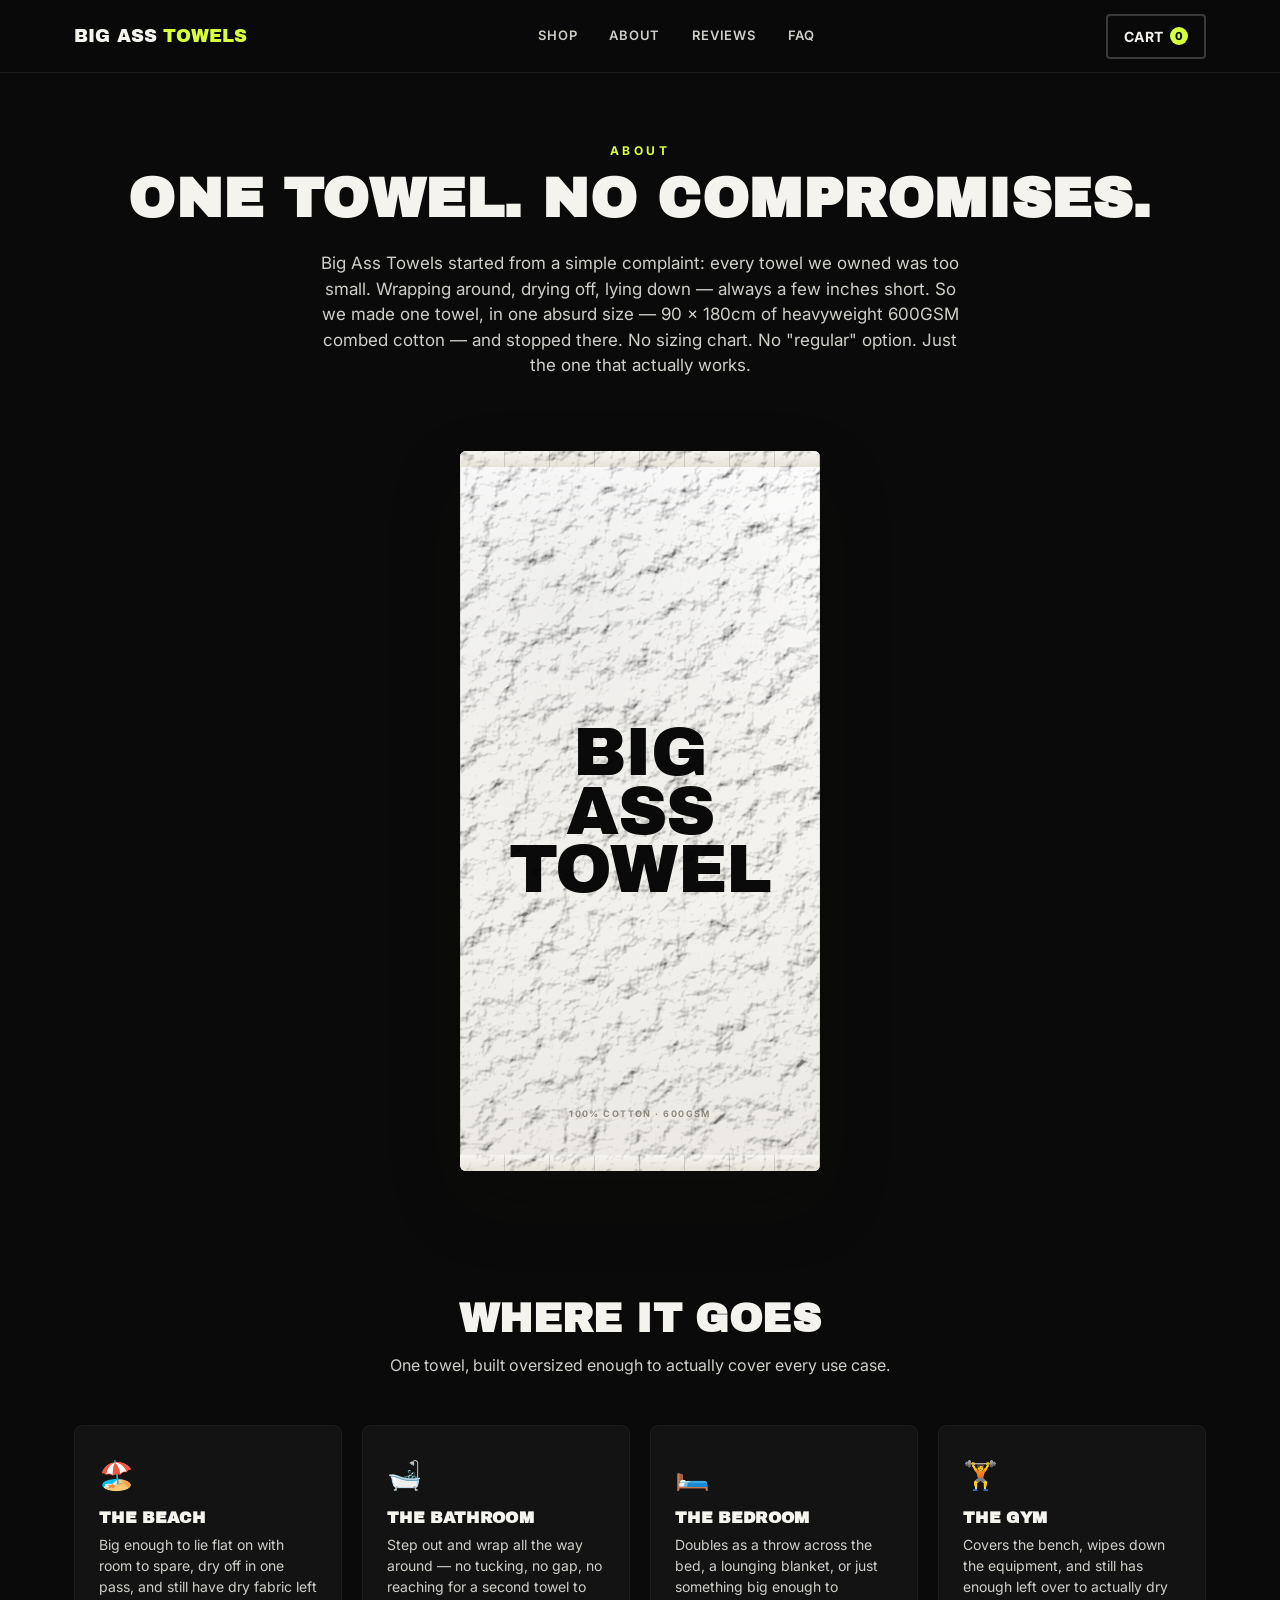
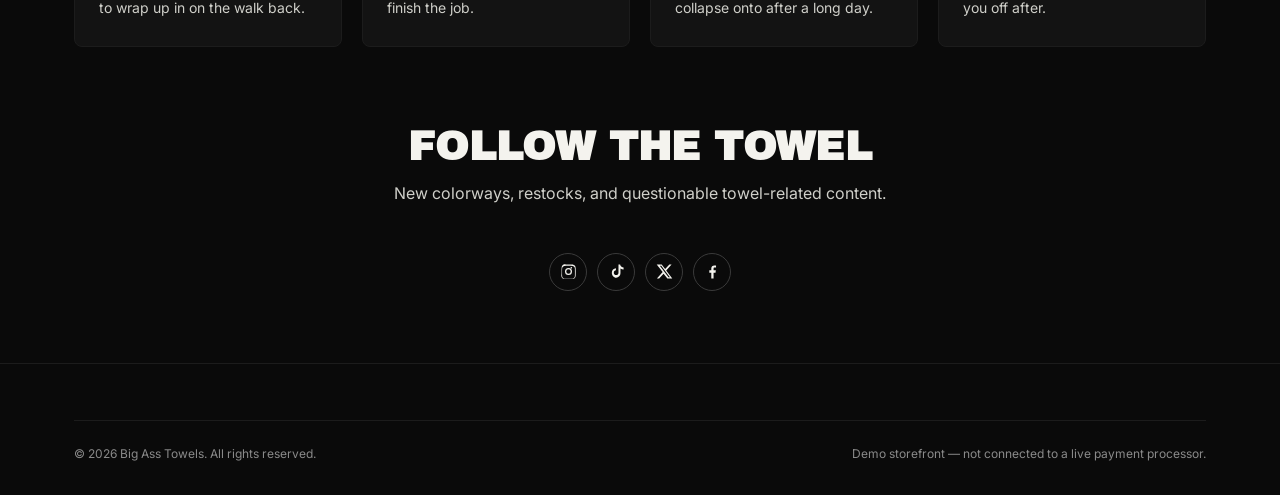
==== about.html @ ec3dc714 "Redesign towel graphic with edge-to-edge text and real fabric texture, flip colorway/theme mapping, " ====
<!doctype html>
<html lang="en">
<head>
<meta charset="UTF-8" />
<script>
  (function () {
    try {
      var t = localStorage.getItem('bat_theme') === 'light' ? 'light' : 'dark';
      document.documentElement.setAttribute('data-theme', t);
      document.documentElement.setAttribute('data-towel', t === 'light' ? 'black' : 'white');
    } catch (e) {}
  })();
</script>
<meta name="viewport" content="width=device-width, initial-scale=1" />
<title>About | Big Ass Towels</title>
<meta name="description" content="The story behind the Big Ass Towel — one absurdly oversized 90 x 180cm towel for the beach, bathroom, and bedroom." />
<link rel="icon" href="assets/favicon.svg" type="image/svg+xml" />
<link rel="stylesheet" href="css/styles.css" />
</head>
<body>

<header class="site-header">
  <div class="wrap">
    <a href="index.html" class="brand-mark">BIG ASS <span>TOWELS</span></a>
    <nav class="main-nav">
      <a href="product.html">Shop</a>
      <a href="about.html">About</a>
      <a href="index.html#reviews">Reviews</a>
      <a href="index.html#faq">FAQ</a>
    </nav>
    <a href="cart.html" class="cart-link btn btn-outline" style="padding:10px 16px;">
      Cart <span class="cart-count" data-cart-count>0</span>
    </a>
  </div>
</header>

<section class="about-hero">
  <div class="wrap">
    <span class="eyebrow">About</span>
    <h1>One towel. No compromises.</h1>
    <p class="about-lede">
      Big Ass Towels started from a simple complaint: every towel we owned was too small.
      Wrapping around, drying off, lying down — always a few inches short. So we made one
      towel, in one absurd size — 90 × 180cm of heavyweight 600GSM combed cotton — and
      stopped there. No sizing chart. No "regular" option. Just the one that actually works.
    </p>
  </div>
</section>

<div class="towel-stage">
  <div class="towel">
    <div class="towel__fringe"><span></span><span></span><span></span><span></span><span></span><span></span><span></span><span></span></div>
    <div class="towel__body">
      <div class="towel__logo">BIG<br />ASS<br />TOWEL</div>
      <span class="towel__tag">100% Cotton · 600GSM</span>
    </div>
    <div class="towel__fringe"><span></span><span></span><span></span><span></span><span></span><span></span><span></span><span></span></div>
  </div>
</div>

<section class="section">
  <div class="wrap">
    <div class="section-head">
      <h2>Where it goes</h2>
      <p>One towel, built oversized enough to actually cover every use case.</p>
    </div>
    <div class="usecases">
      <div class="usecase-card">
        <span class="emoji">🏖️</span>
        <h3>The beach</h3>
        <p>Big enough to lie flat on with room to spare, dry off in one pass, and still have dry fabric left to wrap up in on the walk back.</p>
      </div>
      <div class="usecase-card">
        <span class="emoji">🛁</span>
        <h3>The bathroom</h3>
        <p>Step out and wrap all the way around — no tucking, no gap, no reaching for a second towel to finish the job.</p>
      </div>
      <div class="usecase-card">
        <span class="emoji">🛏️</span>
        <h3>The bedroom</h3>
        <p>Doubles as a throw across the bed, a lounging blanket, or just something big enough to collapse onto after a long day.</p>
      </div>
      <div class="usecase-card">
        <span class="emoji">🏋️</span>
        <h3>The gym</h3>
        <p>Covers the bench, wipes down the equipment, and still has enough left over to actually dry you off after.</p>
      </div>
    </div>
  </div>
</section>

<section class="section about-social">
  <div class="wrap">
    <div class="section-head">
      <h2>Follow the towel</h2>
      <p>New colorways, restocks, and questionable towel-related content.</p>
    </div>
    <div class="social-row">
      <a class="social-icon" href="#" aria-label="Instagram"><svg viewBox="0 0 24 24"><path d="M12 2.2c3.2 0 3.6 0 4.85.07 1.17.05 1.97.24 2.43.4.61.24 1.05.52 1.5.97.45.45.73.89.97 1.5.16.46.35 1.26.4 2.43.06 1.25.07 1.65.07 4.85s-.01 3.6-.07 4.85c-.05 1.17-.24 1.97-.4 2.43a4.1 4.1 0 0 1-.97 1.5 4.1 4.1 0 0 1-1.5.97c-.46.16-1.26.35-2.43.4-1.25.06-1.65.07-4.85.07s-3.6-.01-4.85-.07c-1.17-.05-1.97-.24-2.43-.4a4.1 4.1 0 0 1-1.5-.97 4.1 4.1 0 0 1-.97-1.5c-.16-.46-.35-1.26-.4-2.43C2.21 15.6 2.2 15.2 2.2 12s.01-3.6.07-4.85c.05-1.17.24-1.97.4-2.43.24-.61.52-1.05.97-1.5.45-.45.89-.73 1.5-.97.46-.16 1.26-.35 2.43-.4C8.4 2.21 8.8 2.2 12 2.2zm0 1.8c-3.14 0-3.5.01-4.74.07-1.02.05-1.57.21-1.94.35-.49.19-.84.42-1.2.79-.37.36-.6.71-.79 1.2-.14.37-.3.92-.35 1.94-.06 1.24-.07 1.6-.07 4.74s.01 3.5.07 4.74c.05 1.02.21 1.57.35 1.94.19.49.42.84.79 1.2.36.37.71.6 1.2.79.37.14.92.3 1.94.35 1.24.06 1.6.07 4.74.07s3.5-.01 4.74-.07c1.02-.05 1.57-.21 1.94-.35.49-.19.84-.42 1.2-.79.37-.36.6-.71.79-1.2.14-.37.3-.92.35-1.94.06-1.24.07-1.6.07-4.74s-.01-3.5-.07-4.74c-.05-1.02-.21-1.57-.35-1.94a3.2 3.2 0 0 0-.79-1.2 3.2 3.2 0 0 0-1.2-.79c-.37-.14-.92-.3-1.94-.35C15.5 4.01 15.14 4 12 4zm0 3.05a4.95 4.95 0 1 1 0 9.9 4.95 4.95 0 0 1 0-9.9zm0 1.8a3.15 3.15 0 1 0 0 6.3 3.15 3.15 0 0 0 0-6.3zm5.15-1.99a1.16 1.16 0 1 1-2.32 0 1.16 1.16 0 0 1 2.32 0z"/></svg></a>
      <a class="social-icon" href="#" aria-label="TikTok"><svg viewBox="0 0 24 24"><path d="M14.5 2h2.6c.16 1.4.86 2.6 2 3.4.8.6 1.8 1 2.9 1.1v2.7c-1.6-.02-3.1-.5-4.4-1.4v6.8c0 3.4-2.7 6.1-6.1 6.1S5.4 17 5.4 13.6c0-3.3 2.6-5.9 5.8-6.1v2.8c-1.7.2-3 1.6-3 3.3 0 1.8 1.5 3.3 3.3 3.3s3.3-1.5 3.3-3.3V2z"/></svg></a>
      <a class="social-icon" href="#" aria-label="X (Twitter)"><svg viewBox="0 0 24 24"><path d="M18.9 2H22l-7.6 8.7L23 22h-6.9l-5.4-6.9L4.4 22H1.3l8.1-9.3L1 2h7l4.9 6.3L18.9 2zm-1.2 18h1.9L7.4 4H5.4l12.3 16z"/></svg></a>
      <a class="social-icon" href="#" aria-label="Facebook"><svg viewBox="0 0 24 24"><path d="M13.5 22v-8.4h2.8l.4-3.3h-3.2V8.1c0-.95.27-1.6 1.63-1.6H17V3.5C16.7 3.46 15.7 3.4 14.5 3.4c-2.5 0-4.2 1.5-4.2 4.4v2.5H7.5v3.3h2.8V22h3.2z"/></svg></a>
    </div>
  </div>
</section>

<footer class="site-footer">
  <div class="wrap">
    <div class="footer-bottom">
      <span>&copy; 2026 Big Ass Towels. All rights reserved.</span>
      <span>Demo storefront — not connected to a live payment processor.</span>
    </div>
  </div>
</footer>

<script src="js/cart.js"></script>
<script src="js/theme.js"></script>
<script src="js/main.js"></script>
</body>
</html>
---- css/styles.css ----
/* ==========================================================================
   Big Ass Towels — core stylesheet
   Theming: everything reads from CSS variables below.

   - [data-theme="light"] on <html> swaps the PAGE palette (background/text).
   - [data-towel="white"] on <html> swaps the TOWEL GRAPHIC colorway. These
     are deliberately independent: light mode surfaces the black towel
     (contrast against a light page) and dark mode surfaces the white towel
     (contrast against a dark page) — see js/theme.js.
   ========================================================================== */

@import url('https://fonts.googleapis.com/css2?family=Archivo+Black&family=Inter:wght@400;500;600;700;800&display=swap');

:root {
  --bg: #0a0a0a;
  --bg-soft: #131313;
  --surface-border: #1c1c1c;
  --border: #3a3a3a;
  --text: #f4f3ee;
  --text-muted: #8a8a8a;
  --text-body: #cfcfc9;
  --accent: #d7ff3e;
  --accent-hover: #a8cc2f;
  --accent-contrast: #0a0a0a;
  --danger: #ff5c4d;

  /* towel graphic — keyed off [data-towel], not [data-theme], so cart
     thumbnails can always render the correct colorway for their line item */
  --towel-fabric-1: #171717;
  --towel-fabric-2: #060606;
  --towel-sheen: rgba(255, 255, 255, 0.06);
  --towel-ring: rgba(255, 255, 255, 0.05);
  --towel-fringe-1: #1e1e1e;
  --towel-fringe-2: #0a0a0a;
  --towel-seam: rgba(0, 0, 0, 0.5);
  --towel-text: #f4f3ee;
  --towel-label: #b8b8ae;
  --towel-shadow: rgba(0, 0, 0, 0.65);
  --towel-tex-blend: soft-light;
  --towel-tex-opacity: 0.9;

  --radius: 4px;
  --maxw: 1180px;
  --font-display: 'Archivo Black', 'Arial Black', Impact, sans-serif;
  --font-body: 'Inter', -apple-system, BlinkMacSystemFont, 'Segoe UI', sans-serif;
}

:root[data-theme="light"] {
  --bg: #f5f4ef;
  --bg-soft: #ffffff;
  --surface-border: #e4e1d6;
  --border: #d2cfc2;
  --text: #0a0a0a;
  --text-muted: #706c5e;
  --text-body: #45433a;
  --accent-hover: #c3ec2c;
}

:root[data-towel="white"] {
  --towel-fabric-1: #ffffff;
  --towel-fabric-2: #ebe9e2;
  --towel-sheen: rgba(0, 0, 0, 0.05);
  --towel-ring: rgba(0, 0, 0, 0.08);
  --towel-fringe-1: #f6f5f0;
  --towel-fringe-2: #e6e3d8;
  --towel-seam: rgba(0, 0, 0, 0.14);
  --towel-text: #0a0a0a;
  --towel-label: #706c5e;
  --towel-shadow: rgba(20, 18, 10, 0.22);
  --towel-tex-blend: multiply;
  --towel-tex-opacity: 0.5;
}

* { box-sizing: border-box; }
html { scroll-behavior: smooth; }

body {
  margin: 0;
  background: var(--bg);
  color: var(--text);
  font-family: var(--font-body);
  line-height: 1.5;
  -webkit-font-smoothing: antialiased;
  transition: background-color 0.25s ease, color 0.25s ease;
}

img, svg { max-width: 100%; display: block; }
a { color: inherit; text-decoration: none; }

.wrap {
  max-width: var(--maxw);
  margin: 0 auto;
  padding: 0 24px;
}

.eyebrow {
  font-size: 12px;
  font-weight: 700;
  letter-spacing: 0.28em;
  text-transform: uppercase;
  color: var(--accent);
}

h1, h2, h3 {
  font-family: var(--font-display);
  text-transform: uppercase;
  letter-spacing: 0.01em;
  margin: 0;
  line-height: 1;
}

p { color: var(--text-body); margin: 0 0 1em; }

/* ---------- Buttons ---------- */
.btn {
  display: inline-flex;
  align-items: center;
  justify-content: center;
  gap: 8px;
  padding: 14px 28px;
  border-radius: var(--radius);
  font-weight: 700;
  font-size: 14px;
  letter-spacing: 0.04em;
  text-transform: uppercase;
  cursor: pointer;
  border: 2px solid transparent;
  transition: transform 0.15s ease, background 0.15s ease, color 0.15s ease, border-color .15s ease;
}
.btn:active { transform: scale(0.97); }

.btn-primary {
  background: var(--accent);
  color: var(--accent-contrast);
}
.btn-primary:hover { background: var(--accent-hover); }

.btn-outline {
  background: transparent;
  color: var(--text);
  border-color: var(--border);
}
.btn-outline:hover { border-color: var(--text); }

.btn-block { width: 100%; }
.btn[disabled] { opacity: 0.5; cursor: not-allowed; }

/* ---------- Header ---------- */
.site-header {
  position: sticky;
  top: 0;
  z-index: 50;
  background: color-mix(in srgb, var(--bg) 92%, transparent);
  backdrop-filter: blur(6px);
  border-bottom: 1px solid var(--surface-border);
  transition: background-color 0.25s ease, border-color 0.25s ease;
}
.site-header .wrap {
  display: flex;
  align-items: center;
  justify-content: space-between;
  height: 72px;
}
.brand-mark {
  font-family: var(--font-display);
  font-size: 18px;
  letter-spacing: 0.01em;
}
.brand-mark span { color: var(--accent); }

.main-nav {
  display: flex;
  align-items: center;
  gap: 32px;
}
.main-nav a {
  font-size: 13px;
  font-weight: 600;
  letter-spacing: 0.06em;
  text-transform: uppercase;
  color: var(--text-body);
}
.main-nav a:hover { color: var(--accent); }

.cart-link {
  position: relative;
  display: inline-flex;
  align-items: center;
  gap: 6px;
}
.cart-count {
  background: var(--accent);
  color: var(--accent-contrast);
  border-radius: 999px;
  font-size: 11px;
  font-weight: 800;
  min-width: 18px;
  height: 18px;
  display: inline-flex;
  align-items: center;
  justify-content: center;
  padding: 0 4px;
}

/* ---------- Hero ---------- */
.hero {
  padding: 72px 0 40px;
  text-align: center;
  overflow: hidden;
}
.hero .eyebrow { display: block; margin-bottom: 18px; }
.hero-wordmark {
  font-size: clamp(40px, 10.5vw, 140px);
  letter-spacing: -0.01em;
  line-height: 0.98;
}
.hero-tagline {
  max-width: 560px;
  margin: 28px auto 32px;
  font-size: 17px;
  color: var(--text-body);
}
.hero-ctas {
  display: flex;
  gap: 14px;
  justify-content: center;
  flex-wrap: wrap;
}

/* ---------- Towel mockup (pure CSS, theme-driven) ---------- */
.towel-stage {
  display: flex;
  justify-content: center;
  padding: 56px 0;
}
.towel {
  position: relative;
  width: min(360px, 78vw);
  aspect-ratio: 90 / 180;
  background:
    radial-gradient(circle at 30% 20%, var(--towel-sheen), transparent 55%),
    linear-gradient(180deg, var(--towel-fabric-1), var(--towel-fabric-2));
  border-radius: 6px;
  box-shadow: 0 30px 70px var(--towel-shadow), inset 0 0 0 1px var(--towel-ring);
  display: flex;
  flex-direction: column;
  overflow: hidden;
  transition: background-color 0.25s ease;
  container-type: inline-size;
}
.towel--lg { width: min(400px, 82vw); }
/* Procedural terry-cloth texture: a bump-lit noise SVG blended over the
   fabric color. Blend mode/opacity flip per colorway (see --towel-tex-*). */
.towel::after {
  content: '';
  position: absolute;
  inset: 0;
  background-image: url('../assets/towel-texture.svg');
  background-size: cover;
  mix-blend-mode: var(--towel-tex-blend);
  opacity: var(--towel-tex-opacity);
  pointer-events: none;
}
.towel__fringe {
  height: 16px;
  display: flex;
  flex-shrink: 0;
  position: relative;
}
.towel__fringe span {
  flex: 1;
  border-right: 1px solid var(--towel-seam);
  background: linear-gradient(180deg, var(--towel-fringe-1), var(--towel-fringe-2));
}
.towel__body {
  flex: 1;
  display: flex;
  flex-direction: column;
  align-items: center;
  justify-content: center;
  gap: 2px;
  padding: 0 3%;
  position: relative;
}
.towel__logo {
  font-family: var(--font-display);
  color: var(--towel-text);
  text-align: center;
  line-height: 0.86;
  letter-spacing: -0.01em;
  font-size: clamp(26px, 19cqw, 100px);
  width: 100%;
}
.towel__logo small {
  display: block;
  font-family: var(--font-body);
  font-weight: 700;
  font-size: 0.16em;
  letter-spacing: 0.35em;
  color: var(--towel-label);
  margin-bottom: 10px;
}
.towel__tag {
  position: absolute;
  left: 50%;
  bottom: 5%;
  transform: translateX(-50%);
  font-family: var(--font-body);
  font-size: 9px;
  font-weight: 700;
  letter-spacing: 0.16em;
  color: var(--towel-label);
  text-transform: uppercase;
  white-space: nowrap;
  opacity: 0.75;
}

.towel-badges {
  display: flex;
  gap: 10px;
  flex-wrap: wrap;
  justify-content: center;
  margin-top: 28px;
}
.badge {
  border: 1px solid var(--border);
  border-radius: 999px;
  padding: 8px 16px;
  font-size: 12px;
  font-weight: 700;
  letter-spacing: 0.08em;
  text-transform: uppercase;
  color: var(--text-body);
}
.badge strong { color: var(--accent); }

.section { padding: 72px 0; }
.section-head { text-align: center; max-width: 620px; margin: 0 auto 48px; }
.section-head h2 { font-size: clamp(26px, 3.6vw, 40px); margin-bottom: 14px; }

/* ---------- Product teaser ---------- */
.product-teaser {
  background: var(--bg-soft);
  border-top: 1px solid var(--surface-border);
  border-bottom: 1px solid var(--surface-border);
}
.product-teaser .wrap {
  display: grid;
  grid-template-columns: 0.9fr 1.1fr;
  gap: 56px;
  align-items: center;
  padding-top: 64px;
  padding-bottom: 64px;
}
.price-row {
  display: flex;
  align-items: baseline;
  gap: 12px;
  margin: 18px 0 26px;
}
.price { font-family: var(--font-display); font-size: 36px; }
.price-compare { color: var(--text-muted); text-decoration: line-through; font-size: 18px; }
.spec-list { list-style: none; padding: 0; margin: 0 0 28px; }
.spec-list li {
  display: flex;
  justify-content: space-between;
  padding: 12px 0;
  border-bottom: 1px solid var(--surface-border);
  font-size: 14px;
}
.spec-list li span:first-child { color: var(--text-muted); text-transform: uppercase; letter-spacing: 0.06em; font-size: 12px; }

/* ---------- Reviews ---------- */
.reviews-summary {
  display: flex;
  align-items: center;
  gap: 16px;
  justify-content: center;
  margin-bottom: 44px;
  flex-wrap: wrap;
}
.reviews-summary .stars { color: var(--accent); font-size: 20px; letter-spacing: 2px; }
.reviews-summary .score { font-family: var(--font-display); font-size: 22px; }
.reviews-summary .count { color: var(--text-muted); font-size: 13px; }

.reviews-grid {
  display: grid;
  grid-template-columns: repeat(auto-fit, minmax(260px, 1fr));
  gap: 20px;
}
.review-card {
  background: var(--bg-soft);
  border: 1px solid var(--surface-border);
  border-radius: 8px;
  padding: 24px;
}
.review-card .stars { color: var(--accent); font-size: 14px; letter-spacing: 1px; margin-bottom: 12px; display: block; }
.review-card p { font-size: 14px; margin-bottom: 16px; }
.review-card .reviewer {
  display: flex;
  align-items: center;
  justify-content: space-between;
  font-size: 13px;
}
.review-card .reviewer-name { font-weight: 700; }
.review-card .verified {
  color: var(--text-muted);
  font-size: 11px;
  text-transform: uppercase;
  letter-spacing: 0.06em;
}
.review-card .verified::before { content: '✓ '; color: var(--accent); }

/* ---------- Theme / colorway toggle ---------- */
.theme-toggle-block {
  border: 1px solid var(--surface-border);
  background: var(--bg-soft);
  border-radius: 8px;
  padding: 18px 20px;
  margin: 24px 0;
}
.theme-toggle-row {
  display: flex;
  align-items: center;
  justify-content: space-between;
  gap: 16px;
}
.theme-toggle-copy {
  font-size: 12px;
  text-transform: uppercase;
  letter-spacing: 0.06em;
  color: var(--text-muted);
  font-weight: 700;
}
.theme-toggle-copy strong { color: var(--text); }
.theme-switch {
  position: relative;
  width: 64px;
  height: 34px;
  flex-shrink: 0;
  border-radius: 999px;
  border: 1px solid var(--border);
  background: var(--bg);
  cursor: pointer;
  padding: 0;
}
.theme-switch__thumb {
  position: absolute;
  top: 3px;
  left: 3px;
  width: 26px;
  height: 26px;
  border-radius: 50%;
  background: var(--accent);
  display: flex;
  align-items: center;
  justify-content: center;
  font-size: 13px;
  transition: transform 0.22s ease;
}
:root[data-theme="light"] .theme-switch__thumb { transform: translateX(28px); }

/* ---------- Social icons ---------- */
.social-row {
  display: flex;
  gap: 10px;
  flex-wrap: wrap;
}
.social-icon {
  display: inline-flex;
  align-items: center;
  justify-content: center;
  width: 38px;
  height: 38px;
  border-radius: 50%;
  border: 1px solid var(--border);
  color: var(--text);
  transition: border-color 0.15s ease, background 0.15s ease, color 0.15s ease;
}
.social-icon svg { width: 17px; height: 17px; fill: currentColor; }
.social-icon:hover { background: var(--accent); border-color: var(--accent); color: var(--accent-contrast); }

/* ---------- About page ---------- */
.about-hero { padding: 64px 0 16px; text-align: center; }
.about-hero h1 { font-size: clamp(32px, 5vw, 56px); margin-top: 10px; }
.about-lede {
  max-width: 640px;
  margin: 24px auto 0;
  font-size: 17px;
}
.usecases {
  display: grid;
  grid-template-columns: repeat(auto-fit, minmax(230px, 1fr));
  gap: 20px;
}
.usecase-card {
  background: var(--bg-soft);
  border: 1px solid var(--surface-border);
  border-radius: 8px;
  padding: 28px 24px;
}
.usecase-card .emoji { font-size: 28px; display: block; margin-bottom: 14px; }
.usecase-card h3 { font-size: 16px; margin-bottom: 8px; letter-spacing: 0.02em; }
.usecase-card p { margin: 0; font-size: 14px; }
.about-social {
  text-align: center;
  padding-top: 8px;
}
.about-social .social-row { justify-content: center; margin-top: 20px; }

/* ---------- Footer ---------- */
.site-footer {
  padding: 56px 0 32px;
  border-top: 1px solid var(--surface-border);
}
.footer-grid {
  display: grid;
  grid-template-columns: 1.4fr 1fr 1fr;
  gap: 32px;
  margin-bottom: 40px;
}
.footer-grid h4 {
  font-size: 12px;
  text-transform: uppercase;
  letter-spacing: 0.1em;
  color: var(--text-muted);
  margin: 0 0 14px;
}
.footer-grid ul { list-style: none; padding: 0; margin: 0; display: flex; flex-direction: column; gap: 10px; }
.footer-grid a { font-size: 14px; color: var(--text-body); }
.footer-grid a:hover { color: var(--accent); }
.footer-grid .social-row { margin-top: 4px; }
.footer-bottom {
  display: flex;
  justify-content: space-between;
  flex-wrap: wrap;
  gap: 12px;
  font-size: 12px;
  color: var(--text-muted);
  padding-top: 24px;
  border-top: 1px solid var(--surface-border);
}

/* ---------- Product page ---------- */
.product-page .wrap.product-grid {
  display: grid;
  grid-template-columns: 1fr 1fr;
  gap: 64px;
  padding-top: 48px;
  padding-bottom: 32px;
  align-items: start;
}
.product-gallery { display: flex; justify-content: center; position: sticky; top: 96px; }
.product-info h1 { font-size: clamp(26px, 3.4vw, 40px); margin-bottom: 6px; }
.product-info .eyebrow { margin-bottom: 10px; display: block; }

.qty-row { display: flex; align-items: center; gap: 16px; margin: 24px 0; }
.qty-control {
  display: inline-flex;
  align-items: center;
  border: 1px solid var(--border);
  border-radius: var(--radius);
}
.qty-control button {
  background: none;
  border: none;
  color: var(--text);
  width: 40px;
  height: 44px;
  font-size: 18px;
  cursor: pointer;
}
.qty-control button:hover { color: var(--accent); }
.qty-control input {
  width: 44px;
  text-align: center;
  background: none;
  border: none;
  color: var(--text);
  font-size: 15px;
  font-weight: 700;
}

.accordion { border-top: 1px solid var(--surface-border); margin-top: 32px; }
.accordion-item { border-bottom: 1px solid var(--surface-border); }
.accordion-item summary {
  cursor: pointer;
  padding: 18px 0;
  font-weight: 700;
  font-size: 14px;
  text-transform: uppercase;
  letter-spacing: 0.05em;
  list-style: none;
  display: flex;
  justify-content: space-between;
}
.accordion-item summary::after { content: '+'; color: var(--accent); font-size: 18px; }
.accordion-item[open] summary::after { content: '–'; }
.accordion-item .accordion-body { padding-bottom: 18px; font-size: 14px; color: var(--text-body); }
.accordion-body table { width: 100%; border-collapse: collapse; font-size: 13px; }
.accordion-body td { padding: 6px 0; border-bottom: 1px solid var(--surface-border); }
.accordion-body td:first-child { color: var(--text-muted); width: 40%; }

.add-toast {
  position: fixed;
  bottom: 24px;
  right: 24px;
  background: var(--accent);
  color: var(--accent-contrast);
  padding: 14px 22px;
  border-radius: var(--radius);
  font-weight: 700;
  font-size: 14px;
  transform: translateY(120%);
  transition: transform 0.25s ease;
  z-index: 100;
}
.add-toast.show { transform: translateY(0); }

/* ---------- Cart / Checkout ---------- */
.page-head { padding: 48px 0 24px; }
.page-head h1 { font-size: clamp(28px, 3.6vw, 44px); }

.cart-layout {
  display: grid;
  grid-template-columns: 1.6fr 1fr;
  gap: 48px;
  align-items: start;
  padding-bottom: 80px;
}
.cart-table { width: 100%; border-collapse: collapse; }
.cart-table th {
  text-align: left;
  font-size: 11px;
  text-transform: uppercase;
  letter-spacing: 0.08em;
  color: var(--text-muted);
  padding-bottom: 12px;
  border-bottom: 1px solid var(--surface-border);
}
.cart-table td {
  padding: 20px 0;
  border-bottom: 1px solid var(--surface-border);
  vertical-align: middle;
}
.cart-item-info { display: flex; align-items: center; gap: 16px; }
.cart-thumb {
  width: 52px;
  height: 104px;
  border-radius: 3px;
  background: linear-gradient(180deg, var(--towel-fringe-1), var(--towel-fabric-2));
  flex-shrink: 0;
  display: flex;
  align-items: center;
  justify-content: center;
  font-family: var(--font-display);
  font-size: 8px;
  color: var(--towel-text);
  text-align: center;
  line-height: 1.1;
  padding: 4px;
}
.cart-thumb--black { background: linear-gradient(180deg, #141414, #050505); color: #f4f3ee; }
.cart-thumb--white { background: linear-gradient(180deg, #ffffff, #ececec); color: #0a0a0a; }
.cart-item-name { font-weight: 700; font-size: 14px; }
.cart-item-meta { font-size: 12px; color: var(--text-muted); margin-top: 4px; }
.remove-link { font-size: 12px; color: var(--danger); cursor: pointer; text-decoration: underline; background:none; border:none; padding:0; }

.summary-card {
  background: var(--bg-soft);
  border: 1px solid var(--surface-border);
  border-radius: 8px;
  padding: 28px;
  position: sticky;
  top: 96px;
}
.summary-card h3 { font-family: var(--font-body); font-size: 15px; text-transform: uppercase; letter-spacing: 0.06em; margin-bottom: 18px; }
.summary-row { display: flex; justify-content: space-between; font-size: 14px; margin-bottom: 12px; color: var(--text-body); }
.summary-row.total { font-weight: 800; font-size: 17px; color: var(--text); border-top: 1px solid var(--surface-border); padding-top: 16px; margin-top: 16px; }

.empty-state { text-align: center; padding: 80px 0; }
.empty-state p { max-width: 360px; margin: 12px auto 24px; }

/* ---------- Checkout form ---------- */
.checkout-form { display: grid; gap: 18px; }
.form-row { display: grid; gap: 6px; }
.form-row.two { grid-template-columns: 1fr 1fr; gap: 18px; }
.form-row label {
  font-size: 12px;
  text-transform: uppercase;
  letter-spacing: 0.06em;
  color: var(--text-muted);
}
.form-row input, .form-row select {
  background: var(--bg-soft);
  border: 1px solid var(--border);
  border-radius: var(--radius);
  padding: 12px 14px;
  color: var(--text);
  font-size: 14px;
  font-family: var(--font-body);
}
.form-row input:focus, .form-row select:focus { outline: none; border-color: var(--accent); }
.form-section-title { font-size: 13px; text-transform: uppercase; letter-spacing: 0.08em; color: var(--accent); margin: 12px 0 -4px; }
.demo-note {
  background: color-mix(in srgb, var(--accent) 10%, transparent);
  border: 1px solid color-mix(in srgb, var(--accent) 35%, transparent);
  border-radius: var(--radius);
  padding: 14px 16px;
  font-size: 13px;
  color: var(--text);
}

.confirmation { text-align: center; padding: 90px 0; }
.confirmation .order-id { font-family: var(--font-display); font-size: 18px; color: var(--accent); margin: 16px 0 24px; }

/* ---------- Responsive ---------- */
@media (max-width: 860px) {
  .main-nav { display: none; }
  .product-teaser .wrap,
  .product-page .wrap.product-grid,
  .cart-layout { grid-template-columns: 1fr; }
  .product-gallery { position: static; }
  .footer-grid { grid-template-columns: 1fr 1fr; }
  .summary-card { position: static; }
  .form-row.two { grid-template-columns: 1fr; }
  .theme-toggle-row { flex-wrap: wrap; }
}
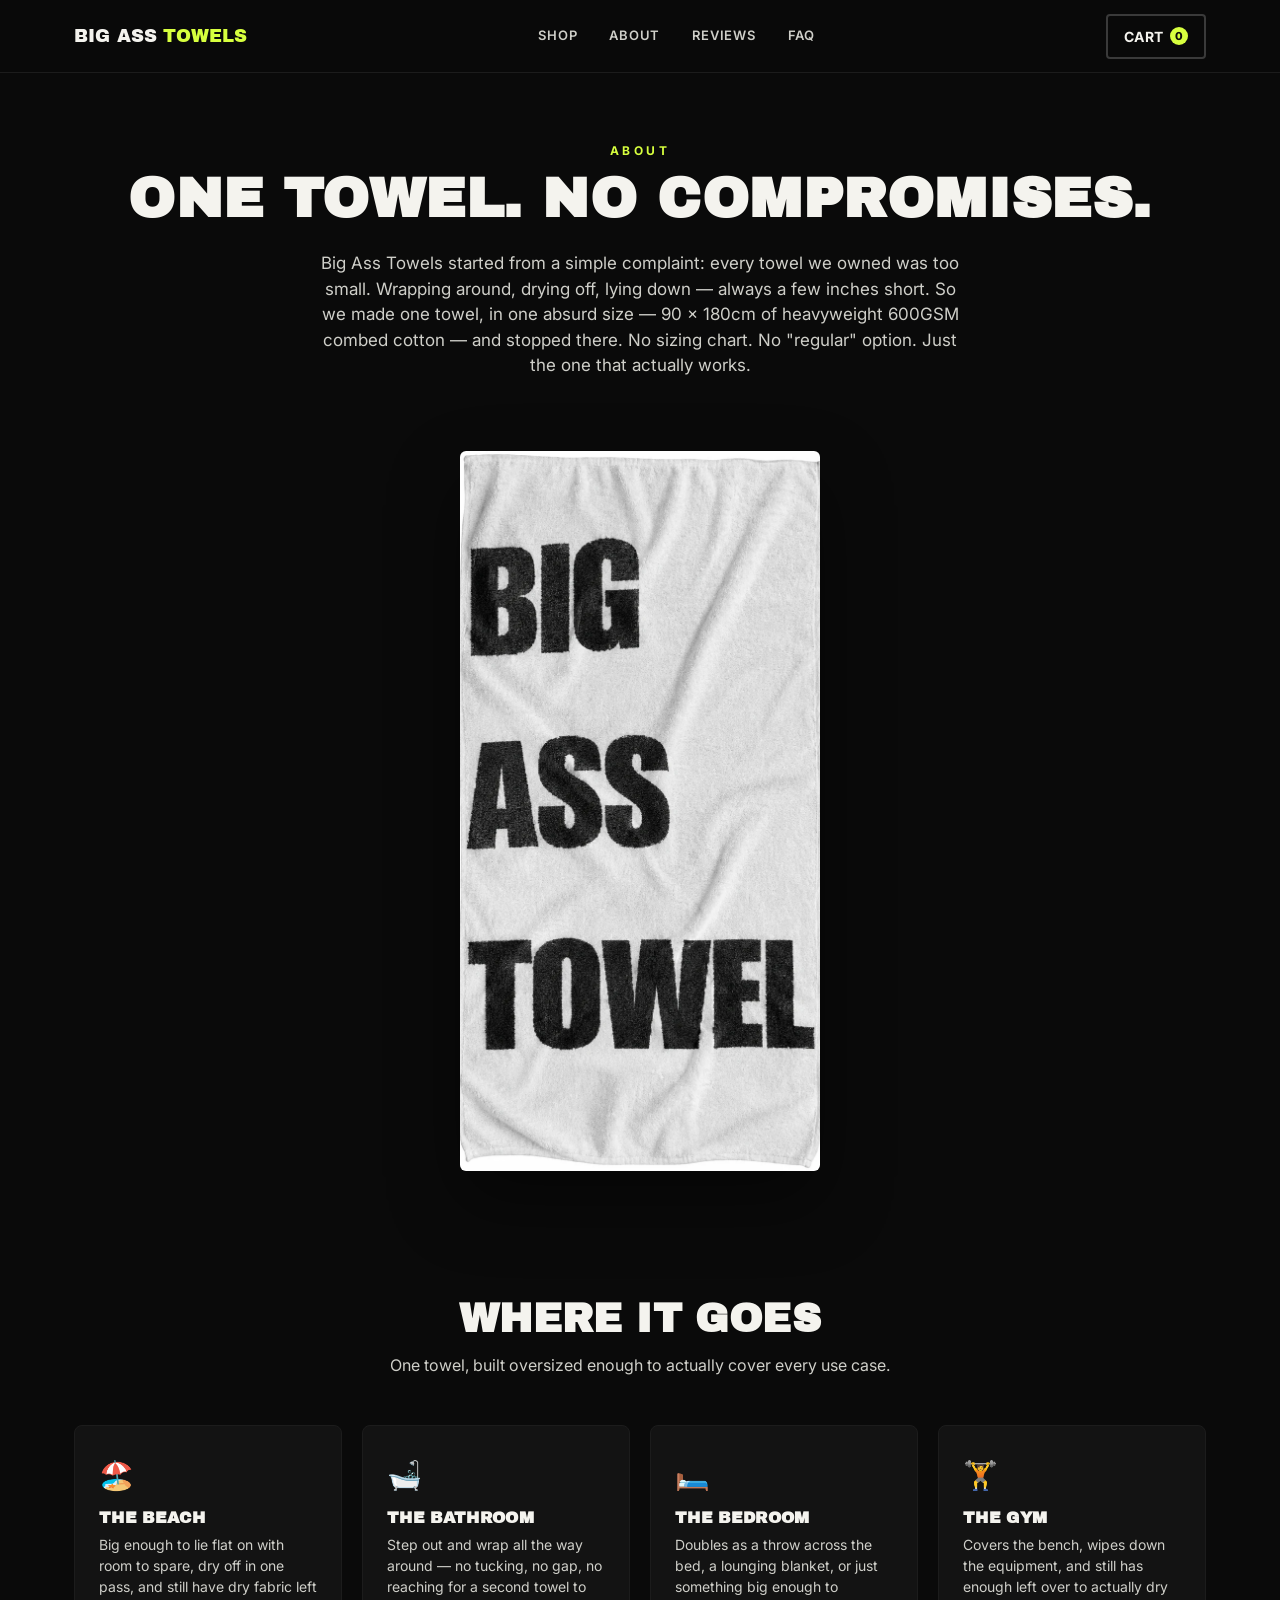
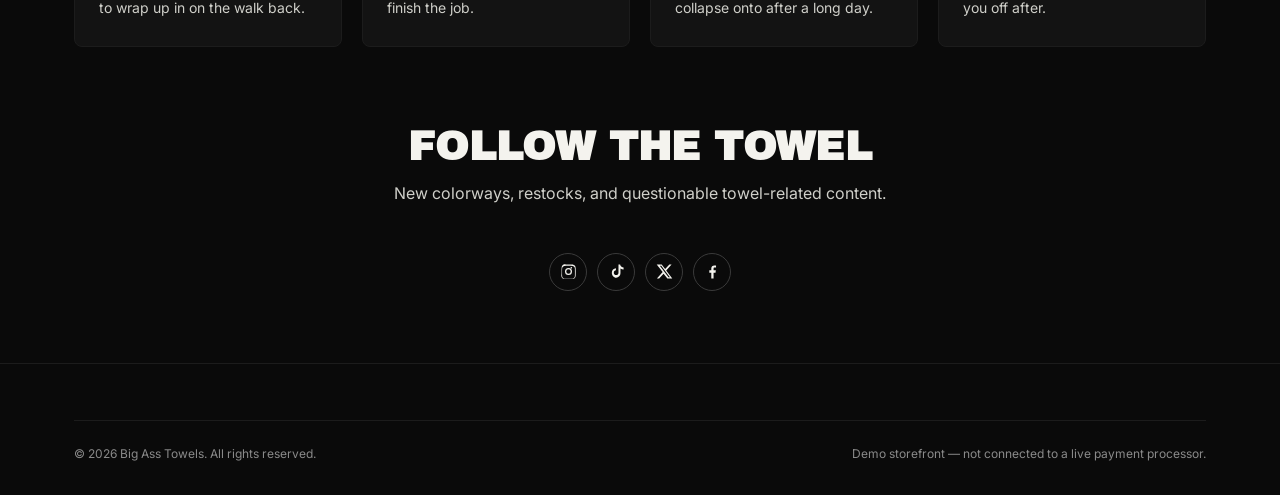
==== commit b3d8431c: "Use the real product photo for the towel, generate a matching black colorway - assets/towel-white.we" ====
--- a/about.html
+++ b/about.html
@@ -48,13 +48,9 @@
 </section>
 
 <div class="towel-stage">
-  <div class="towel">
-    <div class="towel__fringe"><span></span><span></span><span></span><span></span><span></span><span></span><span></span><span></span></div>
-    <div class="towel__body">
-      <div class="towel__logo">BIG<br />ASS<br />TOWEL</div>
-      <span class="towel__tag">100% Cotton · 600GSM</span>
-    </div>
-    <div class="towel__fringe"><span></span><span></span><span></span><span></span><span></span><span></span><span></span><span></span></div>
+  <div class="towel-photo">
+    <img data-color="white" src="assets/towel-white.webp" alt="The Big Ass Towel — white, 90 x 180cm" />
+    <img data-color="black" src="assets/towel-black.webp" alt="The Big Ass Towel — black, 90 x 180cm" />
   </div>
 </div>
 
--- a/css/styles.css
+++ b/css/styles.css
@@ -3,10 +3,11 @@
    Theming: everything reads from CSS variables below.
 
    - [data-theme="light"] on <html> swaps the PAGE palette (background/text).
-   - [data-towel="white"] on <html> swaps the TOWEL GRAPHIC colorway. These
-     are deliberately independent: light mode surfaces the black towel
-     (contrast against a light page) and dark mode surfaces the white towel
-     (contrast against a dark page) — see js/theme.js.
+   - [data-towel="white"] on <html> swaps which towel PHOTO shows (.towel-photo
+     renders both colorways and shows/hides via this attribute). These are
+     deliberately independent: light mode surfaces the black towel (contrast
+     against a light page) and dark mode surfaces the white towel (contrast
+     against a dark page) — see js/theme.js.
    ========================================================================== */
 
 @import url('https://fonts.googleapis.com/css2?family=Archivo+Black&family=Inter:wght@400;500;600;700;800&display=swap');
@@ -24,21 +25,6 @@
   --accent-contrast: #0a0a0a;
   --danger: #ff5c4d;
 
-  /* towel graphic — keyed off [data-towel], not [data-theme], so cart
-     thumbnails can always render the correct colorway for their line item */
-  --towel-fabric-1: #171717;
-  --towel-fabric-2: #060606;
-  --towel-sheen: rgba(255, 255, 255, 0.06);
-  --towel-ring: rgba(255, 255, 255, 0.05);
-  --towel-fringe-1: #1e1e1e;
-  --towel-fringe-2: #0a0a0a;
-  --towel-seam: rgba(0, 0, 0, 0.5);
-  --towel-text: #f4f3ee;
-  --towel-label: #b8b8ae;
-  --towel-shadow: rgba(0, 0, 0, 0.65);
-  --towel-tex-blend: soft-light;
-  --towel-tex-opacity: 0.9;
-
   --radius: 4px;
   --maxw: 1180px;
   --font-display: 'Archivo Black', 'Arial Black', Impact, sans-serif;
@@ -56,21 +42,6 @@
   --accent-hover: #c3ec2c;
 }
 
-:root[data-towel="white"] {
-  --towel-fabric-1: #ffffff;
-  --towel-fabric-2: #ebe9e2;
-  --towel-sheen: rgba(0, 0, 0, 0.05);
-  --towel-ring: rgba(0, 0, 0, 0.08);
-  --towel-fringe-1: #f6f5f0;
-  --towel-fringe-2: #e6e3d8;
-  --towel-seam: rgba(0, 0, 0, 0.14);
-  --towel-text: #0a0a0a;
-  --towel-label: #706c5e;
-  --towel-shadow: rgba(20, 18, 10, 0.22);
-  --towel-tex-blend: multiply;
-  --towel-tex-opacity: 0.5;
-}
-
 * { box-sizing: border-box; }
 html { scroll-behavior: smooth; }
 
@@ -227,93 +198,35 @@
   flex-wrap: wrap;
 }
 
-/* ---------- Towel mockup (pure CSS, theme-driven) ---------- */
+/* ---------- Towel product photo ----------
+   Both colorways are real photos (assets/towel-white.webp, towel-black.webp).
+   Both <img> tags are always in the DOM; [data-towel] on <html> picks which
+   one is visible, so the photo flips instantly with the theme toggle. */
 .towel-stage {
   display: flex;
   justify-content: center;
   padding: 56px 0;
 }
-.towel {
+.towel-photo {
   position: relative;
   width: min(360px, 78vw);
   aspect-ratio: 90 / 180;
-  background:
-    radial-gradient(circle at 30% 20%, var(--towel-sheen), transparent 55%),
-    linear-gradient(180deg, var(--towel-fabric-1), var(--towel-fabric-2));
   border-radius: 6px;
-  box-shadow: 0 30px 70px var(--towel-shadow), inset 0 0 0 1px var(--towel-ring);
-  display: flex;
-  flex-direction: column;
   overflow: hidden;
-  transition: background-color 0.25s ease;
-  container-type: inline-size;
-}
-.towel--lg { width: min(400px, 82vw); }
-/* Procedural terry-cloth texture: a bump-lit noise SVG blended over the
-   fabric color. Blend mode/opacity flip per colorway (see --towel-tex-*). */
-.towel::after {
-  content: '';
+  box-shadow: 0 30px 70px rgba(0, 0, 0, 0.45);
+}
+.towel-photo--lg { width: min(400px, 82vw); }
+.towel-photo img {
   position: absolute;
   inset: 0;
-  background-image: url('../assets/towel-texture.svg');
-  background-size: cover;
-  mix-blend-mode: var(--towel-tex-blend);
-  opacity: var(--towel-tex-opacity);
-  pointer-events: none;
-}
-.towel__fringe {
-  height: 16px;
-  display: flex;
-  flex-shrink: 0;
-  position: relative;
-}
-.towel__fringe span {
-  flex: 1;
-  border-right: 1px solid var(--towel-seam);
-  background: linear-gradient(180deg, var(--towel-fringe-1), var(--towel-fringe-2));
-}
-.towel__body {
-  flex: 1;
-  display: flex;
-  flex-direction: column;
-  align-items: center;
-  justify-content: center;
-  gap: 2px;
-  padding: 0 3%;
-  position: relative;
-}
-.towel__logo {
-  font-family: var(--font-display);
-  color: var(--towel-text);
-  text-align: center;
-  line-height: 0.86;
-  letter-spacing: -0.01em;
-  font-size: clamp(26px, 19cqw, 100px);
   width: 100%;
-}
-.towel__logo small {
-  display: block;
-  font-family: var(--font-body);
-  font-weight: 700;
-  font-size: 0.16em;
-  letter-spacing: 0.35em;
-  color: var(--towel-label);
-  margin-bottom: 10px;
-}
-.towel__tag {
-  position: absolute;
-  left: 50%;
-  bottom: 5%;
-  transform: translateX(-50%);
-  font-family: var(--font-body);
-  font-size: 9px;
-  font-weight: 700;
-  letter-spacing: 0.16em;
-  color: var(--towel-label);
-  text-transform: uppercase;
-  white-space: nowrap;
-  opacity: 0.75;
-}
+  height: 100%;
+  object-fit: cover;
+  object-position: center top;
+}
+.towel-photo img[data-color="black"] { display: none; }
+:root[data-towel="black"] .towel-photo img[data-color="black"] { display: block; }
+:root[data-towel="black"] .towel-photo img[data-color="white"] { display: none; }
 
 .towel-badges {
   display: flex;
@@ -648,20 +561,12 @@
   width: 52px;
   height: 104px;
   border-radius: 3px;
-  background: linear-gradient(180deg, var(--towel-fringe-1), var(--towel-fabric-2));
   flex-shrink: 0;
-  display: flex;
-  align-items: center;
-  justify-content: center;
-  font-family: var(--font-display);
-  font-size: 8px;
-  color: var(--towel-text);
-  text-align: center;
-  line-height: 1.1;
-  padding: 4px;
-}
-.cart-thumb--black { background: linear-gradient(180deg, #141414, #050505); color: #f4f3ee; }
-.cart-thumb--white { background: linear-gradient(180deg, #ffffff, #ececec); color: #0a0a0a; }
+  background-size: cover;
+  background-position: center top;
+}
+.cart-thumb--black { background-image: url('../assets/towel-black.webp'); }
+.cart-thumb--white { background-image: url('../assets/towel-white.webp'); }
 .cart-item-name { font-weight: 700; font-size: 14px; }
 .cart-item-meta { font-size: 12px; color: var(--text-muted); margin-top: 4px; }
 .remove-link { font-size: 12px; color: var(--danger); cursor: pointer; text-decoration: underline; background:none; border:none; padding:0; }
